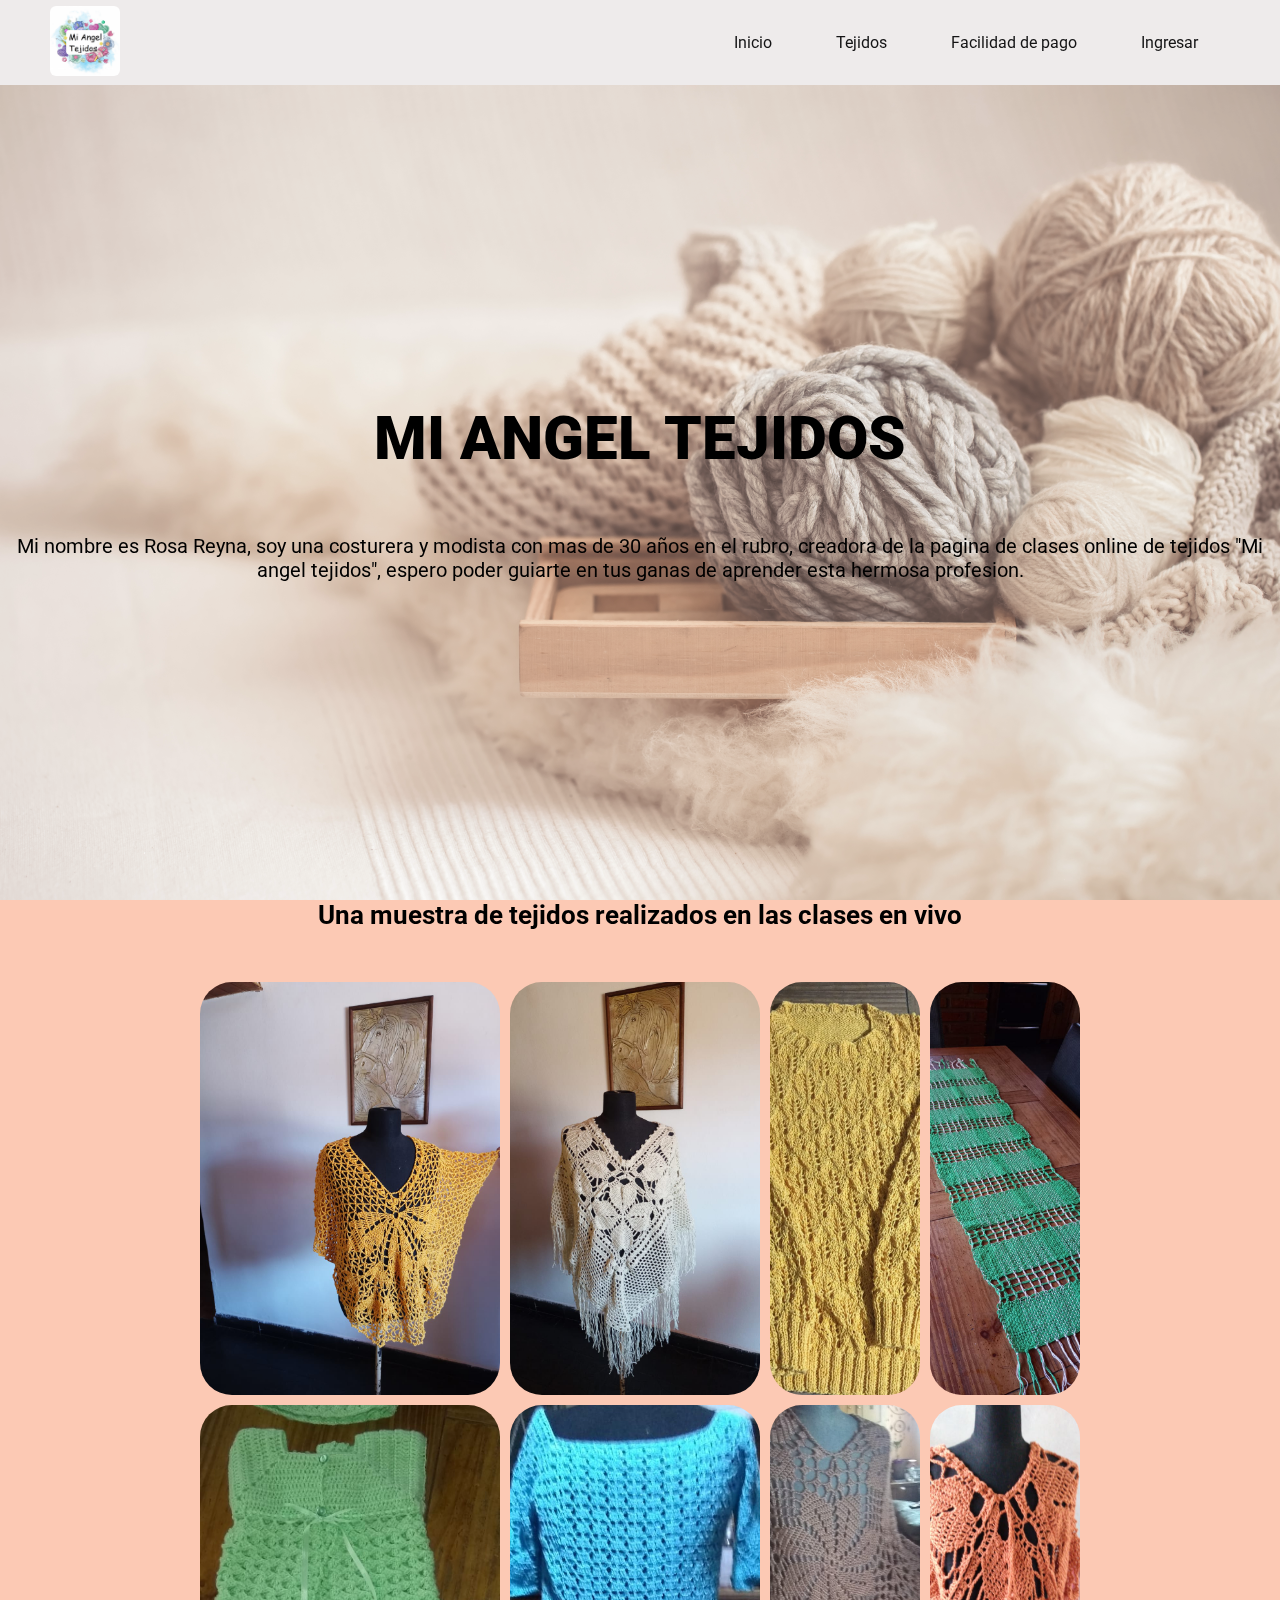
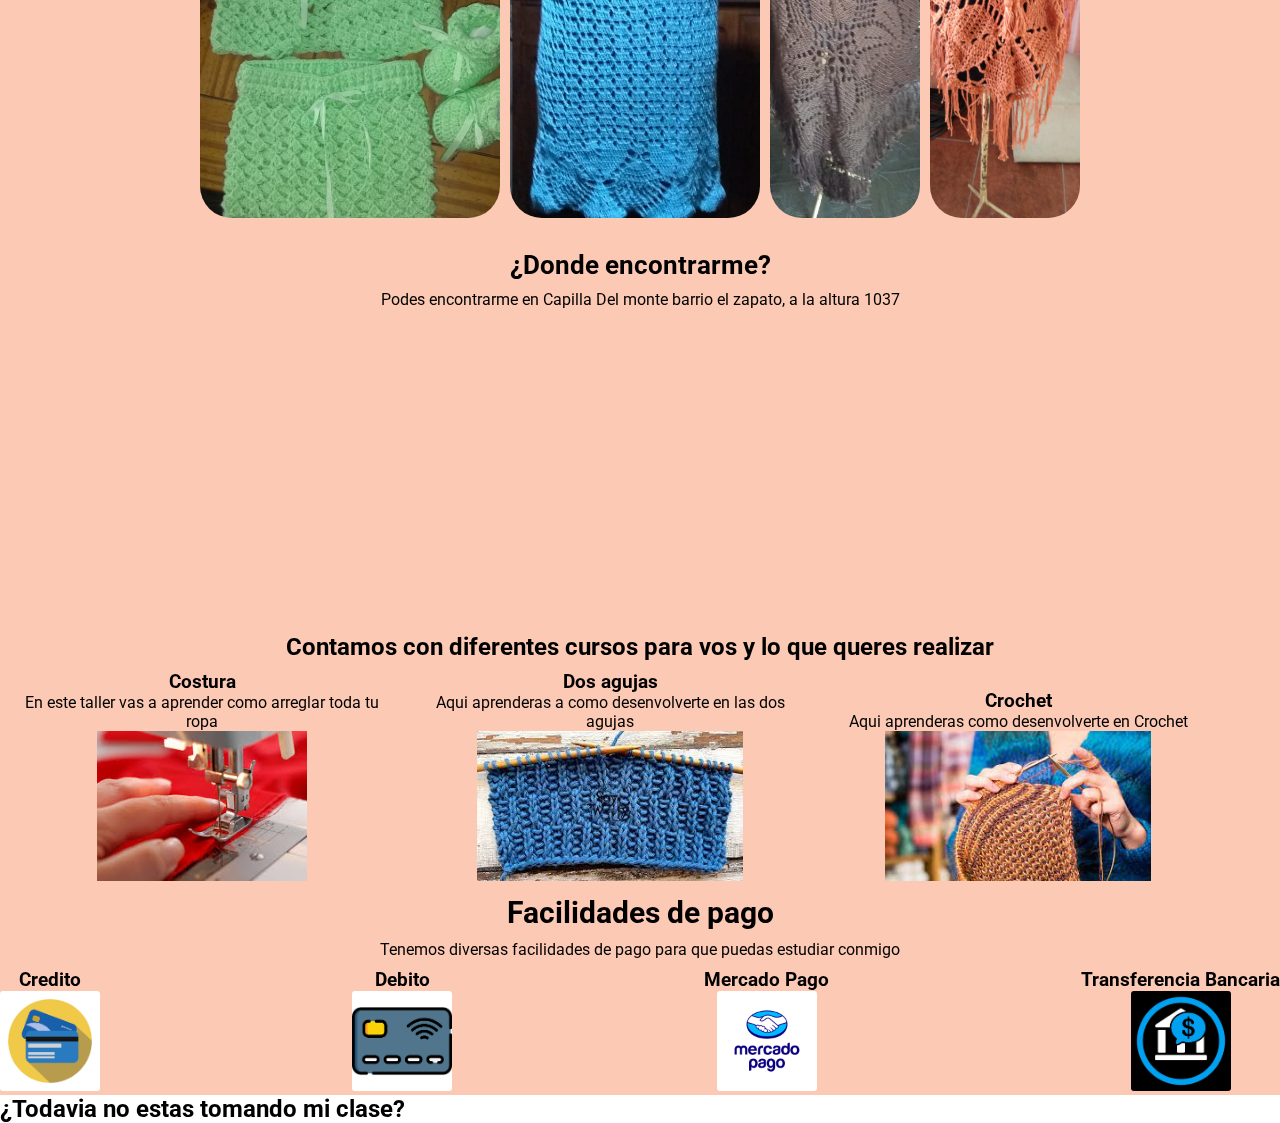
==== index.html @ 2e79e916 "tp" ====
<!DOCTYPE html>
<html lang="en">
  <head>
    <meta charset="UTF-8" />
    <meta name="viewport" content="width=device-width, initial-scale=1.0" />
    <link rel="stylesheet" href="/styles.css" />
    <title>Mi Angel Tejidos</title>
  </head>
  <body>
    <header class="header">
      <nav class="navbar">
        <div class="logo">
          <img src="/img/Logo Mi angel.jpg" alt="log-info" />
        </div>
        <div class="menu">
          <ul class="nav_links">
            <li><a href="#">Inicio</a></li>
            <li><a href="#">Tejidos</a></li>
            <li><a href="#">Facilidad de pago</a></li>
            <li><a href="#">Ingresar</a></li>
          </ul>
        </div>
      </nav>
    </header>
    <main>
      <section class="hero_section">
        <div class="hero_section-text">
          <h1><b>Mi angel tejidos</b></h1>
          <p class="About">
            Mi nombre es Rosa Reyna, soy una costurera y modista con mas de 30
            años en el rubro, creadora de la pagina de clases online de tejidos
            "Mi angel tejidos", espero poder guiarte en tus ganas de aprender
            esta hermosa profesion.
          </p>
        </div>
      </section>
      <section class="grid_section">
        <h2>Una muestra de tejidos realizados en las clases en vivo</h2>
        <div class="grid_container">
          <div class="item"></div>
          <div class="item"></div>
          <div class="item"></div>
          <div class="item"></div>
          <div class="item"></div>
          <div class="item"></div>
          <div class="item"></div>
          <div class="item"></div>
        </div>
      </section>
      <section class="mas">
        <div class="contacto">
          <h2>¿Donde encontrarme?</h2>
          <p>
            Podes encontrarme en Capilla Del monte barrio el zapato, a la altura
            1037
          </p>
        </div>
        <div class="mapa">
          <iframe
            src="https://www.google.com/maps/embed?pb=!1m18!1m12!1m3!1d13700.234261271537!2d-64.53730969114523!3d-30.857035299274095!2m3!1f0!2f0!3f0!3m2!1i1024!2i768!4f13.1!3m3!1m2!1s0x942d8d8977ba760d%3A0x6a90e69fd00b0cd7!2sCapilla%20del%20Monte%2C%20C%C3%B3rdoba!5e0!3m2!1ses!2sar!4v1698366623446!5m2!1ses!2sar"
            width="400"
            height="300"
            style="border: 0"
            allowfullscreen=""
            loading="lazy"
            referrerpolicy="no-referrer-when-downgrade"
          ></iframe>
        </div>
        <div class="cursos">
          <h2>
            Contamos con diferentes cursos para vos y lo que queres realizar
          </h2>
          <div class="Costura">
            <h3>Costura</h3>
            <p>En este taller vas a aprender como arreglar toda tu ropa</p>
            <img src="/img/Cursos/Costura.jfif" alt="" />
          </div>
          <div class="Dos agujas">
            <h3>Dos agujas</h3>
            <p>Aqui aprenderas a como desenvolverte en las dos agujas</p>
            <img src="/img/Cursos/Dos agujas.jfif" alt="" />
          </div>
          <div class="Crochet">
            <h3>Crochet</h3>
            <p>Aqui aprenderas como desenvolverte en Crochet</p>
            <img src="/img/Cursos/Crochet.jfif" alt="" />
          </div>
        </div>
      </section>
      <section class="pago">
        <h1>Facilidades de pago</h1>
        <p>
          Tenemos diversas facilidades de pago para que puedas estudiar conmigo
        </p>
        <div class="pagos">
          <div class="credito">
            <h3>Credito</h3>
            <img src="/img/Pagos/credito.png" alt="" />
          </div>
          <div class="debito">
            <h3>Debito</h3>
            <img src="/img/Pagos/debito.png" alt="" />
          </div>
          <div class="mercado">
            <h3>Mercado Pago</h3>
            <img src="/img/Pagos/mercado pago.jpg" alt="" />
          </div>
          <div class="transferencia">
            <h3>Transferencia Bancaria</h3>
            <img src="/img/Pagos/transferencia.jpg" alt="" />
          </div>
        </div>
      </section>
    </main>
  </body>
  <footer class="footer">
    <h2>¿Todavia no estas tomando mi clase?</h2>
  </footer>
</html>
---- styles.css ----
@import url("https://fonts.googleapis.com/css2?family=Caveat:wght@500&family=Hind+Madurai:wght@300&family=Lora:wght@500&family=Montserrat:wght@700&family=Noto+Sans&family=Noto+Serif:wght@700&family=Pixelify+Sans:wght@400;700&family=Roboto:ital,wght@1,300;1,500;1,700&family=Taviraj&display=swap");

:root {
  --nav: #eeebeb;
  --backgroun: #fcc9b4;
  --text: #141415;
  --span: #0060d4;
  --font-family: "Roboto", sans-serif;
}

* {
  padding: 0;
  text-decoration: none;
  margin: 0;
  box-sizing: border-box;
  list-style: none;
  font-family: var(--font-family);
}

.navbar {
  display: flex;
  height: 85px;
  background-color: var(--nav);
  padding: 10px 50px;
  justify-content: space-between;
  align-items: center;
}

.header .logo img {
  transition: all 0.3s;
  height: 70px;
  width: 70px;
  border-radius: 6px;
  width: 100%;
}

.header .logo img:hover {
  transform: scale(1.2);
}

.menu ul {
  display: flex;
  justify-content: space-between;
  align-items: center;
}

.header .nav_links li:hover {
  transform: scale(1.1);
}

.header .nav_links li a:hover {
  color: var(--backgroun);
}

.menu ul li {
  padding: 2rem;
}

.menu ul li a {
  color: var(--text);
}

/***********************************************************/

.hero_section {
  height: calc(100vh - 85px);
  background-image: url(/img/fondo-acogedor-fondo-pantalla-hilo-tejer.jpg);
  background-repeat: no-repeat;
  background-size: cover;
  background-position: center;
  display: flex;
  justify-content: center;
  align-items: center;
  position: relative;
}

.hero_section * {
  z-index: 1;
  position: relative;
}

.hero_section::before {
  content: "";
  position: absolute;
  top: 0%;
  left: 0%;
  width: 100%;
  height: 100%;
  background-color: var(--backgroun);
  opacity: 0.3;
  mix-blend-mode: lighten;
}

.hero_section-text h1 {
  font-size: 60px;
  text-transform: uppercase;
  text-align: center;
}

.hero_section-text p {
  font-size: 20px;
  display: flex;
  text-align: center;
  justify-content: center;
  margin-top: 60px;
}

/***********************************************/

.grid_section {
  display: flex;
  flex-direction: column;
  justify-content: center;
  align-items: center;
  justify-content: center;
  background-color: var(--backgroun);
  min-height: 100vh;
}

.grid_section h2 {
  margin-bottom: 20px;
  font-size: 26px;
  display: flex;
  text-align: center;
}

.grid_container {
  display: grid;
  grid-template-columns: 300px 250px 150px 150px;
  grid-auto-rows: 1fr;
  min-height: 100vh;
  padding: 2rem;
  gap: 10px;
  place-content: center;
}

.item {
  border-radius: 2rem;
}

/* Imagenes */

.item:nth-child(1) {
  background: url(/img/Tejidos/WhatsApp\ Image\ 2023-10-25\ at\ 12.03.39.jpeg)
    center/cover;
}

.item:nth-child(2) {
  background: url(/img/Tejidos/WhatsApp\ Image\ 2023-10-25\ at\ 12.04.45.jpeg)
    center/cover;
}

.item:nth-child(3) {
  background: url(/img/Tejidos/WhatsApp\ Image\ 2023-10-25\ at\ 12.07.00.jpeg)
    center/cover;
}

.item:nth-child(4) {
  background: url(/img/Tejidos/WhatsApp\ Image\ 2023-10-25\ at\ 12.11.05.jpeg)
    center/cover;
}

.item:nth-child(5) {
  background: url(/img/Tejidos/WhatsApp\ Image\ 2023-10-25\ at\ 12.12.22.jpeg)
    center/cover;
}

.item:nth-child(6) {
  background: url(/img/Tejidos/WhatsApp\ Image\ 2023-10-25\ at\ 12.13.05.jpeg)
    center/cover;
}

.item:nth-child(7) {
  background: url(/img/Tejidos/WhatsApp\ Image\ 2023-10-25\ at\ 12.14.32.jpeg)
    center/cover;
}

.item:nth-child(8) {
  background: url(/img/Tejidos/WhatsApp\ Image\ 2023-10-25\ at\ 12.16.04.jpeg)
    center/cover;
}

/*Contacto*/

.mas {
  background-color: var(--backgroun);
}

.contacto h2 {
  font-size: 26px;
  margin-bottom: 10px;
}

.contacto p {
  margin-top: 10px;
}

.contacto {
  text-align: center;
}

.mapa {
  align-items: center;
  text-align: center;
  margin-top: 10px;
}

/*cursos*/

.cursos h2 {
  text-align: center;
  margin-top: 10px;
}

.Costura,
.Dos.agujas,
.Crochet {
  display: inline-block;
  width: 30%;
  margin: 10px;
  text-align: center;
}

.Costura img {
  width: 150x;
  height: 150px;
}

.Dos.agujas img {
  width: 150x;
  height: 150px;
}

.Crochet img {
  width: 150x;
  height: 150px;
}

/*Pagos*/

.pago {
  background: var(--backgroun);
}

.pago h1 {
  text-align: center;
  font-size: 30px;
  margin-bottom: 10px;
}

.pago p {
  text-align: center;
}

.pago .pagos {
  display: flex;
  align-items: center;
  text-align: center;
  justify-content: space-between;
  margin-top: 10px;
}

.pago .pagos img {
  height: 100px;
  width: 100px;
  border-radius: 3px;
}
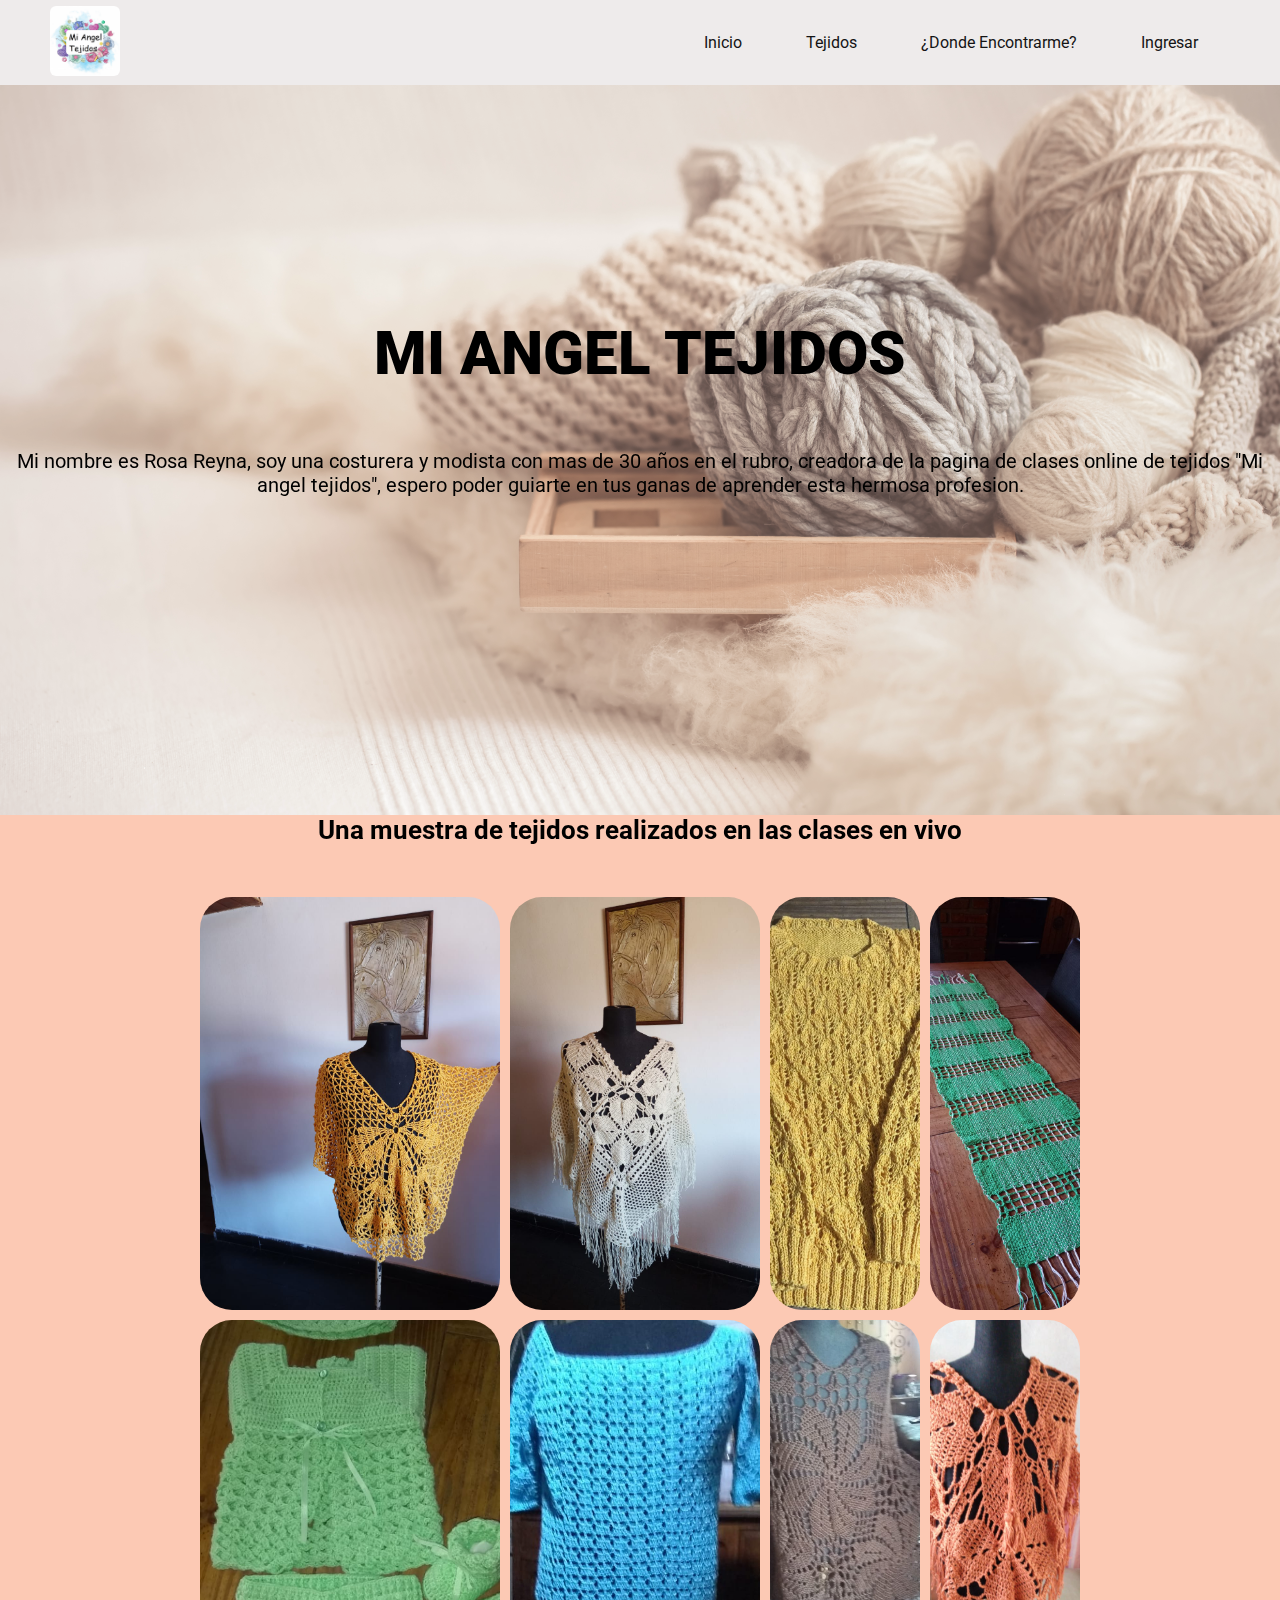
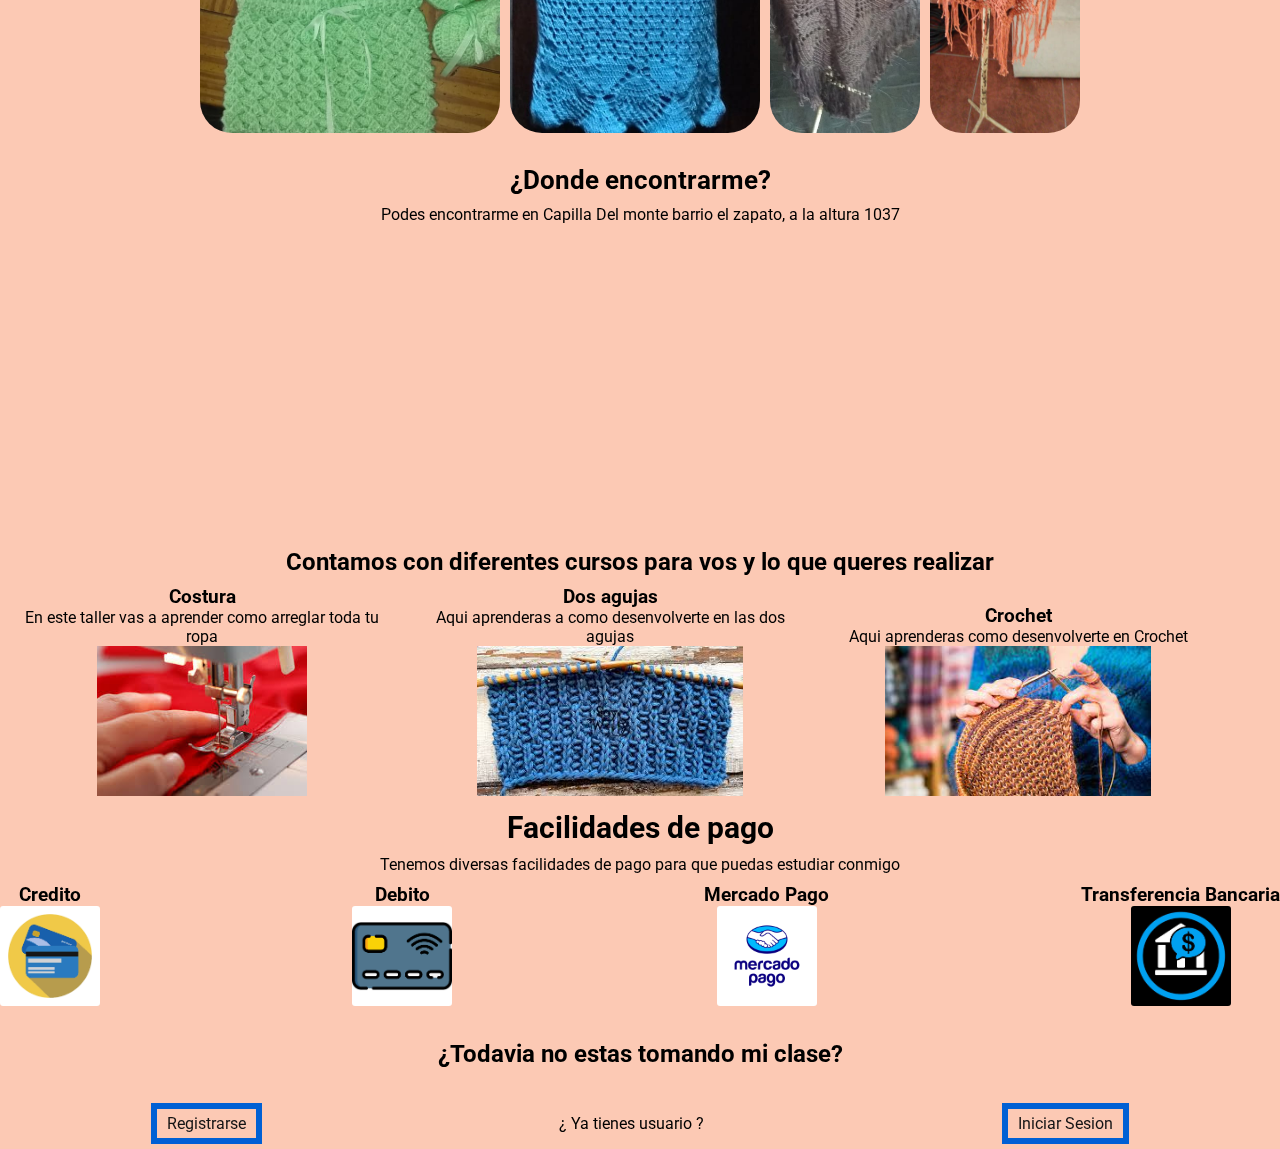
==== commit af6bc49a: "Cambios" ====
--- a/index.html
+++ b/index.html
@@ -4,6 +4,10 @@
     <meta charset="UTF-8" />
     <meta name="viewport" content="width=device-width, initial-scale=1.0" />
     <link rel="stylesheet" href="/styles.css" />
+    <link
+      rel="stylesheet"
+      href="https://cdnjs.cloudflare.com/ajax/libs/font-awesome/6.4.2/css/all.min.css"
+    />
     <title>Mi Angel Tejidos</title>
   </head>
   <body>
@@ -12,12 +16,26 @@
         <div class="logo">
           <img src="/img/Logo Mi angel.jpg" alt="log-info" />
         </div>
+        <label for="toggle-menu"><i class="fa-solid fa-bars"></i></label>
+        <input class="input" type="checkbox" id="toggle-menu" />
         <div class="menu">
           <ul class="nav_links">
-            <li><a href="#">Inicio</a></li>
-            <li><a href="#">Tejidos</a></li>
-            <li><a href="#">Facilidad de pago</a></li>
-            <li><a href="#">Ingresar</a></li>
+            <li><a href="#" class="navbar-link">Inicio</a></li>
+            <li><a href="#tejidos" class="navbar-link">Tejidos</a></li>
+            <li>
+              <a href="#contacto" class="navbar-link">¿Donde Encontrarme?</a>
+            </li>
+            <li><a href="#ingresar" class="navbar-link">Ingresar</a></li>
+          </ul>
+        </div>
+        <div class="menu-hamburguesa">
+          <ul class="nav_hamburguesa">
+            <li><a href="#" class="navbar-hamburguesa">Inicio</a></li>
+            <li><a href="#" class="navbar-hamburguesa">Tejidos</a></li>
+            <li>
+              <a href="#" class="navbar-hamburguesa">Facilidad de pago</a>
+            </li>
+            <li><a href="#" class="navbar-hamburguesa">Ingresar</a></li>
           </ul>
         </div>
       </nav>
@@ -34,7 +52,7 @@
           </p>
         </div>
       </section>
-      <section class="grid_section">
+      <section class="grid_section" id="tejidos">
         <h2>Una muestra de tejidos realizados en las clases en vivo</h2>
         <div class="grid_container">
           <div class="item"></div>
@@ -47,7 +65,7 @@
           <div class="item"></div>
         </div>
       </section>
-      <section class="mas">
+      <section class="mas" id="contacto">
         <div class="contacto">
           <h2>¿Donde encontrarme?</h2>
           <p>
@@ -87,7 +105,7 @@
           </div>
         </div>
       </section>
-      <section class="pago">
+      <section class="pago" id="pago">
         <h1>Facilidades de pago</h1>
         <p>
           Tenemos diversas facilidades de pago para que puedas estudiar conmigo
@@ -95,25 +113,34 @@
         <div class="pagos">
           <div class="credito">
             <h3>Credito</h3>
-            <img src="/img/Pagos/credito.png" alt="" />
+            <a href="#"><img src="/img/Pagos/credito.png" alt="" /></a>
           </div>
           <div class="debito">
             <h3>Debito</h3>
-            <img src="/img/Pagos/debito.png" alt="" />
+            <a href="#"><img src="/img/Pagos/debito.png" alt="" /></a>
           </div>
           <div class="mercado">
             <h3>Mercado Pago</h3>
-            <img src="/img/Pagos/mercado pago.jpg" alt="" />
+            <a href="#"><img src="/img/Pagos/mercado pago.jpg" alt="" /></a>
           </div>
           <div class="transferencia">
             <h3>Transferencia Bancaria</h3>
-            <img src="/img/Pagos/transferencia.jpg" alt="" />
+            <a href="#"><img src="/img/Pagos/transferencia.jpg" alt="" /></a>
           </div>
         </div>
       </section>
     </main>
   </body>
-  <footer class="footer">
+  <footer class="footer" id="ingresar">
     <h2>¿Todavia no estas tomando mi clase?</h2>
+    <section class="registro">
+      <a class="boton" href="/Register.html"
+        ><input type="button" />Registrarse</a
+      >
+      <p>¿ Ya tienes usuario ?</p>
+      <a class="boton" href="/Login.html"
+        ><input type="button" />Iniciar Sesion</a
+      >
+    </section>
   </footer>
 </html>
--- a/styles.css
+++ b/styles.css
@@ -17,6 +17,12 @@
   font-family: var(--font-family);
 }
 
+.header {
+  position: fixed;
+  width: 100%;
+  z-index: 100;
+}
+
 .navbar {
   display: flex;
   height: 85px;
@@ -25,6 +31,63 @@
   justify-content: space-between;
   align-items: center;
 }
+
+/* menu hamburguesa */
+
+.menu-hamburguesa {
+  display: none;
+}
+
+.label,
+input {
+  display: none;
+}
+
+.navbar i {
+  display: none;
+}
+
+@media (max-width: 768px) {
+  .menu-hamburguesa ul {
+    background: white;
+    width: 100%;
+    height: calc(100vh-85px);
+    position: absolute;
+    top: 80px;
+    left: 0;
+    flex-direction: column;
+    align-items: center;
+    justify-content: center;
+    display: none;
+  }
+
+  .menu {
+    display: none;
+  }
+
+  .navbar i {
+    display: block;
+  }
+
+  .menu-hamburguesa {
+    display: flex;
+    flex-direction: column;
+    background-color: var(--nav);
+  }
+
+  .nav_hamburguesa li {
+    gap: 2rem;
+    align-items: center;
+    font-family: var(--font-family);
+    color: var(--text);
+  }
+
+  #toggle-menu:checked ~ .navbar-list {
+    display: flex;
+  }
+}
+
+/*menu hamburguesa */
 
 .header .logo img {
   transition: all 0.3s;
@@ -34,7 +97,7 @@
   width: 100%;
 }
 
-.header .logo img:hover {
+*.header .logo img:hover {
   transform: scale(1.2);
 }
 
@@ -265,3 +328,28 @@
   width: 100px;
   border-radius: 3px;
 }
+
+/*Registro*/
+
+.footer {
+  background-color: var(--backgroun);
+}
+
+.footer h2 {
+  text-align: center;
+  padding: 30px;
+}
+
+.registro {
+  display: flex;
+  justify-content: space-around;
+  align-items: center;
+}
+
+.registro a {
+  color: var(--text);
+  border: 6px solid var(--span);
+  padding: 5px 10px;
+  margin: 5px;
+  display: inline-block;
+}
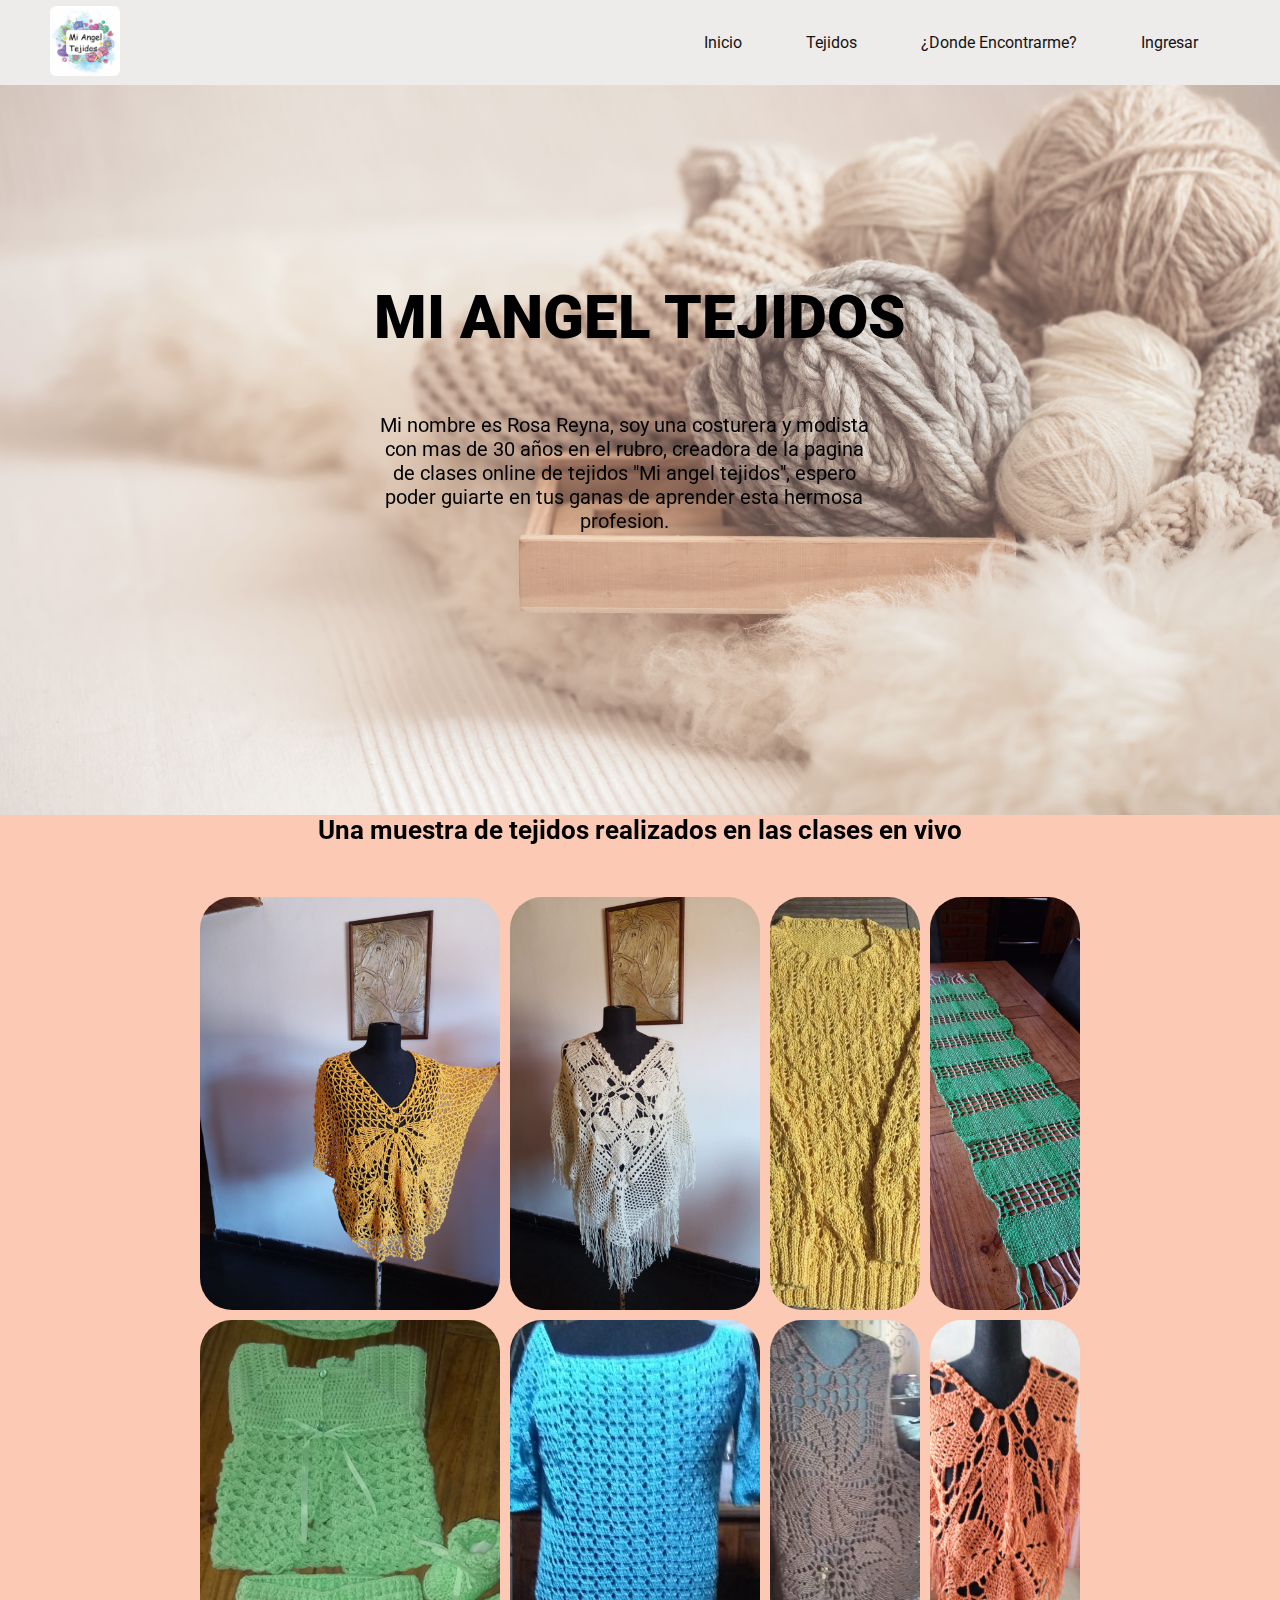
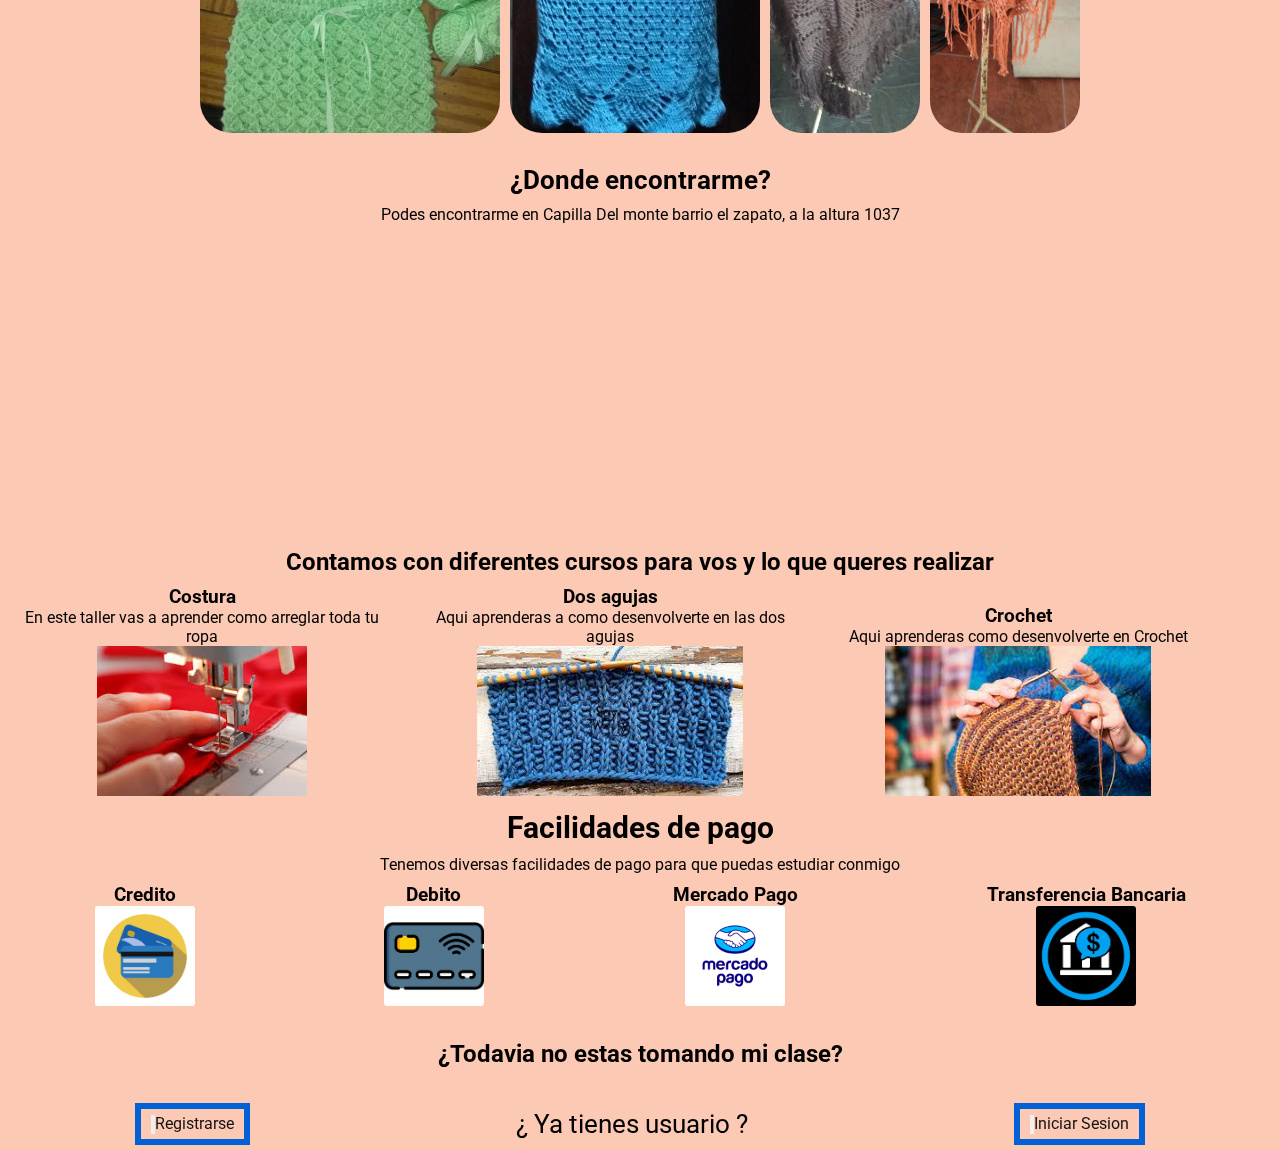
==== commit 908e7e21: "Cambios" ====
--- a/index.html
+++ b/index.html
@@ -16,27 +16,16 @@
         <div class="logo">
           <img src="/img/Logo Mi angel.jpg" alt="log-info" />
         </div>
-        <label for="toggle-menu"><i class="fa-solid fa-bars"></i></label>
-        <input class="input" type="checkbox" id="toggle-menu" />
-        <div class="menu">
-          <ul class="nav_links">
-            <li><a href="#" class="navbar-link">Inicio</a></li>
-            <li><a href="#tejidos" class="navbar-link">Tejidos</a></li>
-            <li>
-              <a href="#contacto" class="navbar-link">¿Donde Encontrarme?</a>
-            </li>
-            <li><a href="#ingresar" class="navbar-link">Ingresar</a></li>
-          </ul>
-        </div>
-        <div class="menu-hamburguesa">
-          <ul class="nav_hamburguesa">
-            <li><a href="#" class="navbar-hamburguesa">Inicio</a></li>
-            <li><a href="#" class="navbar-hamburguesa">Tejidos</a></li>
-            <li>
-              <a href="#" class="navbar-hamburguesa">Facilidad de pago</a>
-            </li>
-            <li><a href="#" class="navbar-hamburguesa">Ingresar</a></li>
-          </ul>
+        <label class="nav__label" for="toggle-menu"
+          ><i class="fa-solid fa-bars"></i
+        ></label>
+        <input class="nav__input" type="checkbox" id="toggle-menu" />
+
+        <div class="nav__menu">
+          <a href="#" class="nav__item">Inicio</a>
+          <a href="#tejidos" class="nav__item">Tejidos</a>
+          <a href="#contacto" class="nav__item">¿Donde Encontrarme?</a>
+          <a href="#ingresar" class="nav__item">Ingresar</a>
         </div>
       </nav>
     </header>
--- a/styles.css
+++ b/styles.css
@@ -34,56 +34,39 @@
 
 /* menu hamburguesa */
 
-.menu-hamburguesa {
+.nav__label,
+.nav__input {
   display: none;
 }
 
-.label,
-input {
-  display: none;
-}
-
-.navbar i {
-  display: none;
+.nav__menu {
+  display: grid;
+  grid-auto-flow: column;
+  grid-area: 3em;
 }
 
 @media (max-width: 768px) {
-  .menu-hamburguesa ul {
-    background: white;
+  .nav__label {
+    display: block;
+  }
+
+  .nav__menu {
+    position: fixed;
+    background: var(--nav);
+    top: 80px;
+    bottom: 0;
     width: 100%;
-    height: calc(100vh-85px);
-    position: absolute;
-    top: 80px;
     left: 0;
+    display: flex;
+    justify-content: space-evenly;
     flex-direction: column;
     align-items: center;
-    justify-content: center;
-    display: none;
+    clip-path: circle(0 at center);
+    transition: clip-path 1s ease-in-out;
   }
 
-  .menu {
-    display: none;
-  }
-
-  .navbar i {
-    display: block;
-  }
-
-  .menu-hamburguesa {
-    display: flex;
-    flex-direction: column;
-    background-color: var(--nav);
-  }
-
-  .nav_hamburguesa li {
-    gap: 2rem;
-    align-items: center;
-    font-family: var(--font-family);
-    color: var(--text);
-  }
-
-  #toggle-menu:checked ~ .navbar-list {
-    display: flex;
+  .nav__input:checked + .nav__menu {
+    clip-path: circle(100% at center);
   }
 }
 
@@ -101,25 +84,25 @@
   transform: scale(1.2);
 }
 
-.menu ul {
+.nav__menu a {
   display: flex;
   justify-content: space-between;
   align-items: center;
 }
 
-.header .nav_links li:hover {
+.header .nav__menu a:hover {
   transform: scale(1.1);
 }
 
-.header .nav_links li a:hover {
+.header .nav__menu a:hover {
   color: var(--backgroun);
 }
 
-.menu ul li {
+.nav__menu a {
   padding: 2rem;
 }
 
-.menu ul li a {
+.nav__menu a {
   color: var(--text);
 }
 
@@ -166,6 +149,7 @@
   text-align: center;
   justify-content: center;
   margin-top: 60px;
+  max-width: 500px;
 }
 
 /***********************************************/
@@ -319,8 +303,9 @@
   display: flex;
   align-items: center;
   text-align: center;
-  justify-content: space-between;
+  justify-content: space-around;
   margin-top: 10px;
+  max-width: 1200pxpx;
 }
 
 .pago .pagos img {
@@ -333,6 +318,10 @@
 
 .footer {
   background-color: var(--backgroun);
+}
+
+.footer p {
+  font-size: 26px;
 }
 
 .footer h2 {
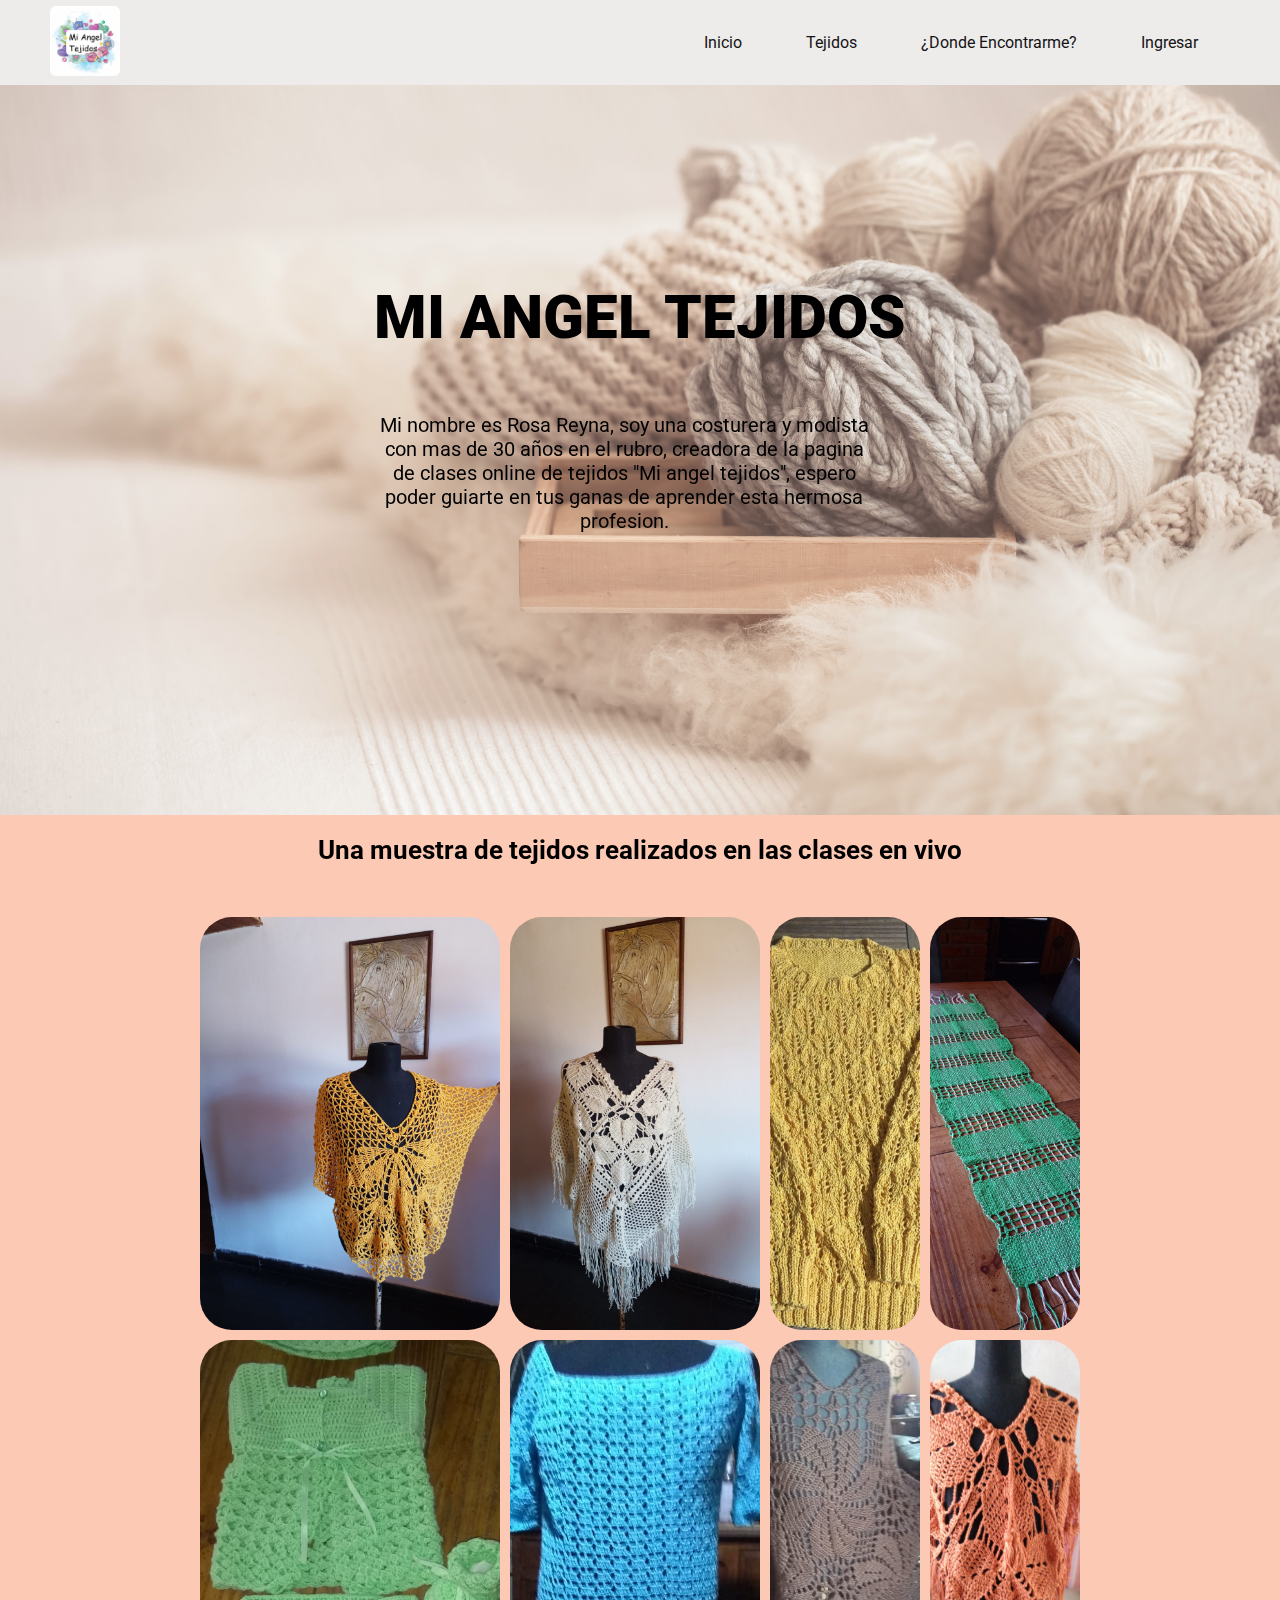
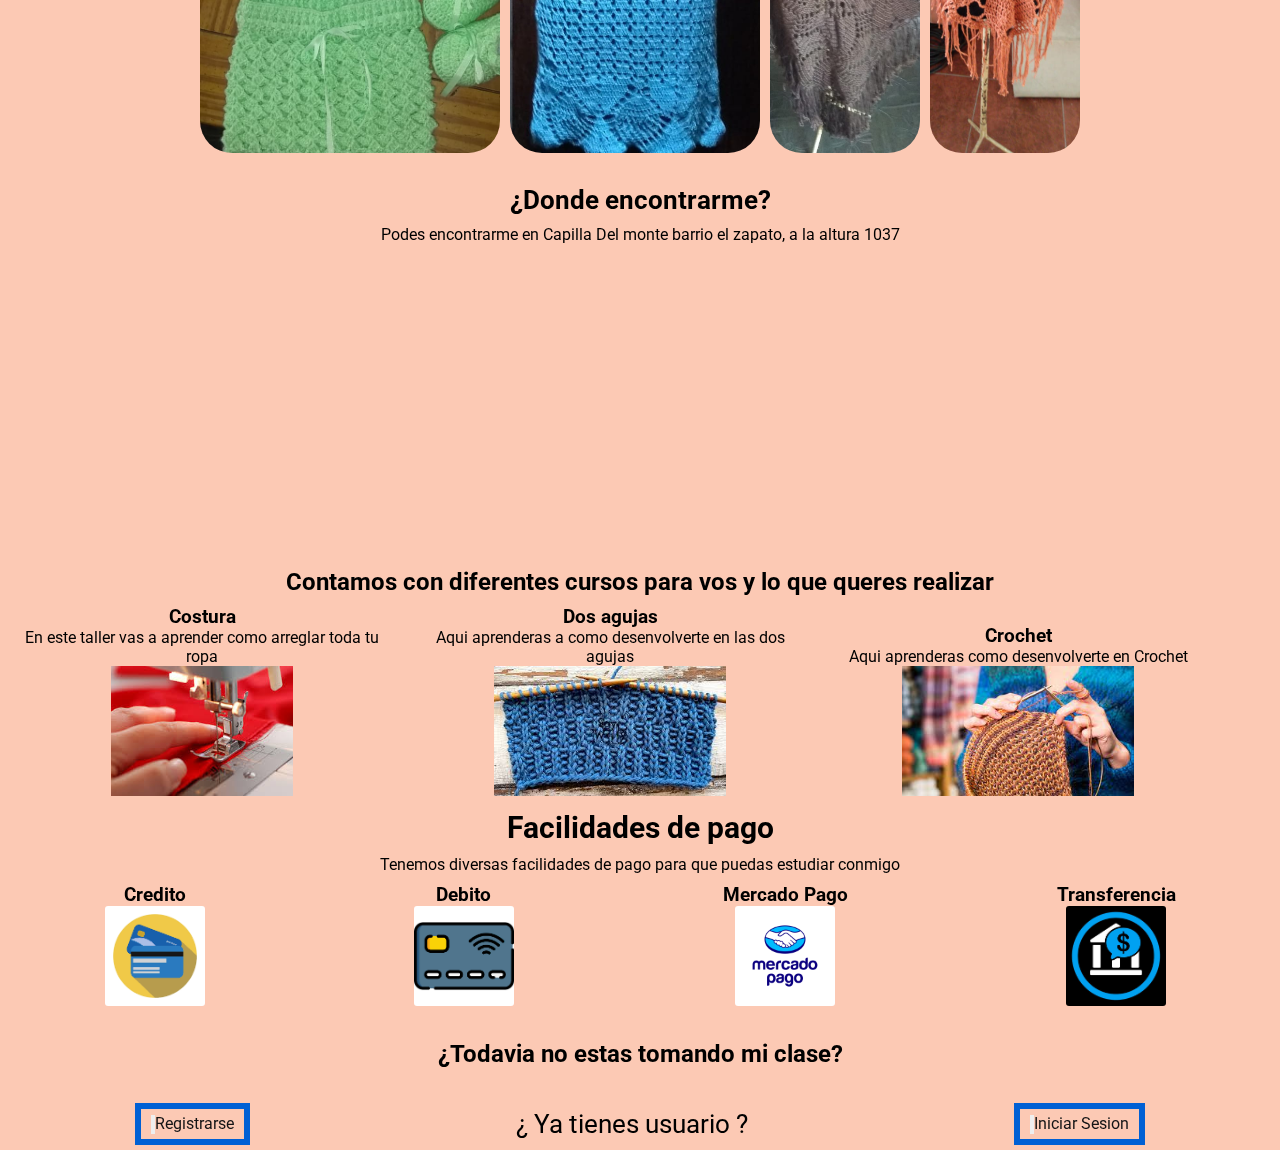
==== commit 352dadb3: "Cambios" ====
--- a/index.html
+++ b/index.html
@@ -113,7 +113,7 @@
             <a href="#"><img src="/img/Pagos/mercado pago.jpg" alt="" /></a>
           </div>
           <div class="transferencia">
-            <h3>Transferencia Bancaria</h3>
+            <h3>Transferencia</h3>
             <a href="#"><img src="/img/Pagos/transferencia.jpg" alt="" /></a>
           </div>
         </div>
--- a/styles.css
+++ b/styles.css
@@ -154,6 +154,10 @@
 
 /***********************************************/
 
+.grid_section h2 {
+  padding-top: 20px;
+}
+
 .grid_section {
   display: flex;
   flex-direction: column;
@@ -270,17 +274,17 @@
 
 .Costura img {
   width: 150x;
-  height: 150px;
+  height: 130px;
 }
 
 .Dos.agujas img {
-  width: 150x;
-  height: 150px;
+  width: 130x;
+  height: 130px;
 }
 
 .Crochet img {
-  width: 150x;
-  height: 150px;
+  width: 130x;
+  height: 130px;
 }
 
 /*Pagos*/
@@ -342,3 +346,122 @@
   margin: 5px;
   display: inline-block;
 }
+
+/* media queries */
+
+@media (max-width: 890px) {
+  .grid_container {
+    grid-template-columns: repeat(auto-fill, minmax(150px, 1fr));
+    height: 400px;
+    width: 400px;
+  }
+}
+
+/*tablet */
+
+@media (max-width: 768px) {
+  .hero_section {
+    text-align: center;
+  }
+  .hero_section-text {
+    padding: 20px;
+  }
+  .grid_container {
+    grid-template-columns: repeat(auto-fill, minmax(150px, 1fr));
+    height: 400px;
+    width: 400px;
+  }
+  .mapa iframe {
+    width: 400px;
+    height: 400;
+  }
+  .cursos {
+    display: flex;
+    flex-direction: column;
+    align-items: center;
+  }
+}
+
+/* celu */
+@media (max-width: 480px) {
+  .hero_section-text {
+    margin-top: 80px;
+    font-size: 14px;
+  }
+
+  .mas p {
+    max-width: 450px;
+    text-align: center;
+    align-items: center;
+  }
+
+  .cursos img {
+    height: 125px;
+    width: 125px;
+  }
+
+  .pago .pagos h3 {
+    font-size: 12px;
+  }
+
+  .pago .pagos img {
+    height: 80px;
+    width: 80px;
+    border-radius: 3px;
+  }
+
+  .footer p {
+    font-size: 16px;
+  }
+}
+
+@media (max-width: 390px) {
+  .mapa iframe {
+    width: 300px;
+    height: 300px;
+  }
+
+  .footer p {
+    font-size: 13px;
+  }
+}
+
+@media (max-width: 315px) {
+  .hero_section-text {
+    margin-top: 200px;
+    font-size: 3px;
+  }
+
+  .hero_section-text h1 {
+    font-size: 30px;
+  }
+
+  .hero_section p {
+    font-size: 13px;
+    margin-bottom: 220px;
+  }
+
+  .grid_container {
+    grid-template-columns: repeat(auto-fill, minmax(150px, 1fr));
+    width: 200px;
+  }
+
+  .mapa iframe {
+    width: 250px;
+    height: 250px;
+  }
+
+  .pago .pagos img {
+    height: 50px;
+    width: 50px;
+    border-radius: 3px;
+  }
+
+  .pago .pagos h3 {
+    font-size: 10px;
+  }
+
+  .footer a {
+    font-size: 8px;
+  }
+}
